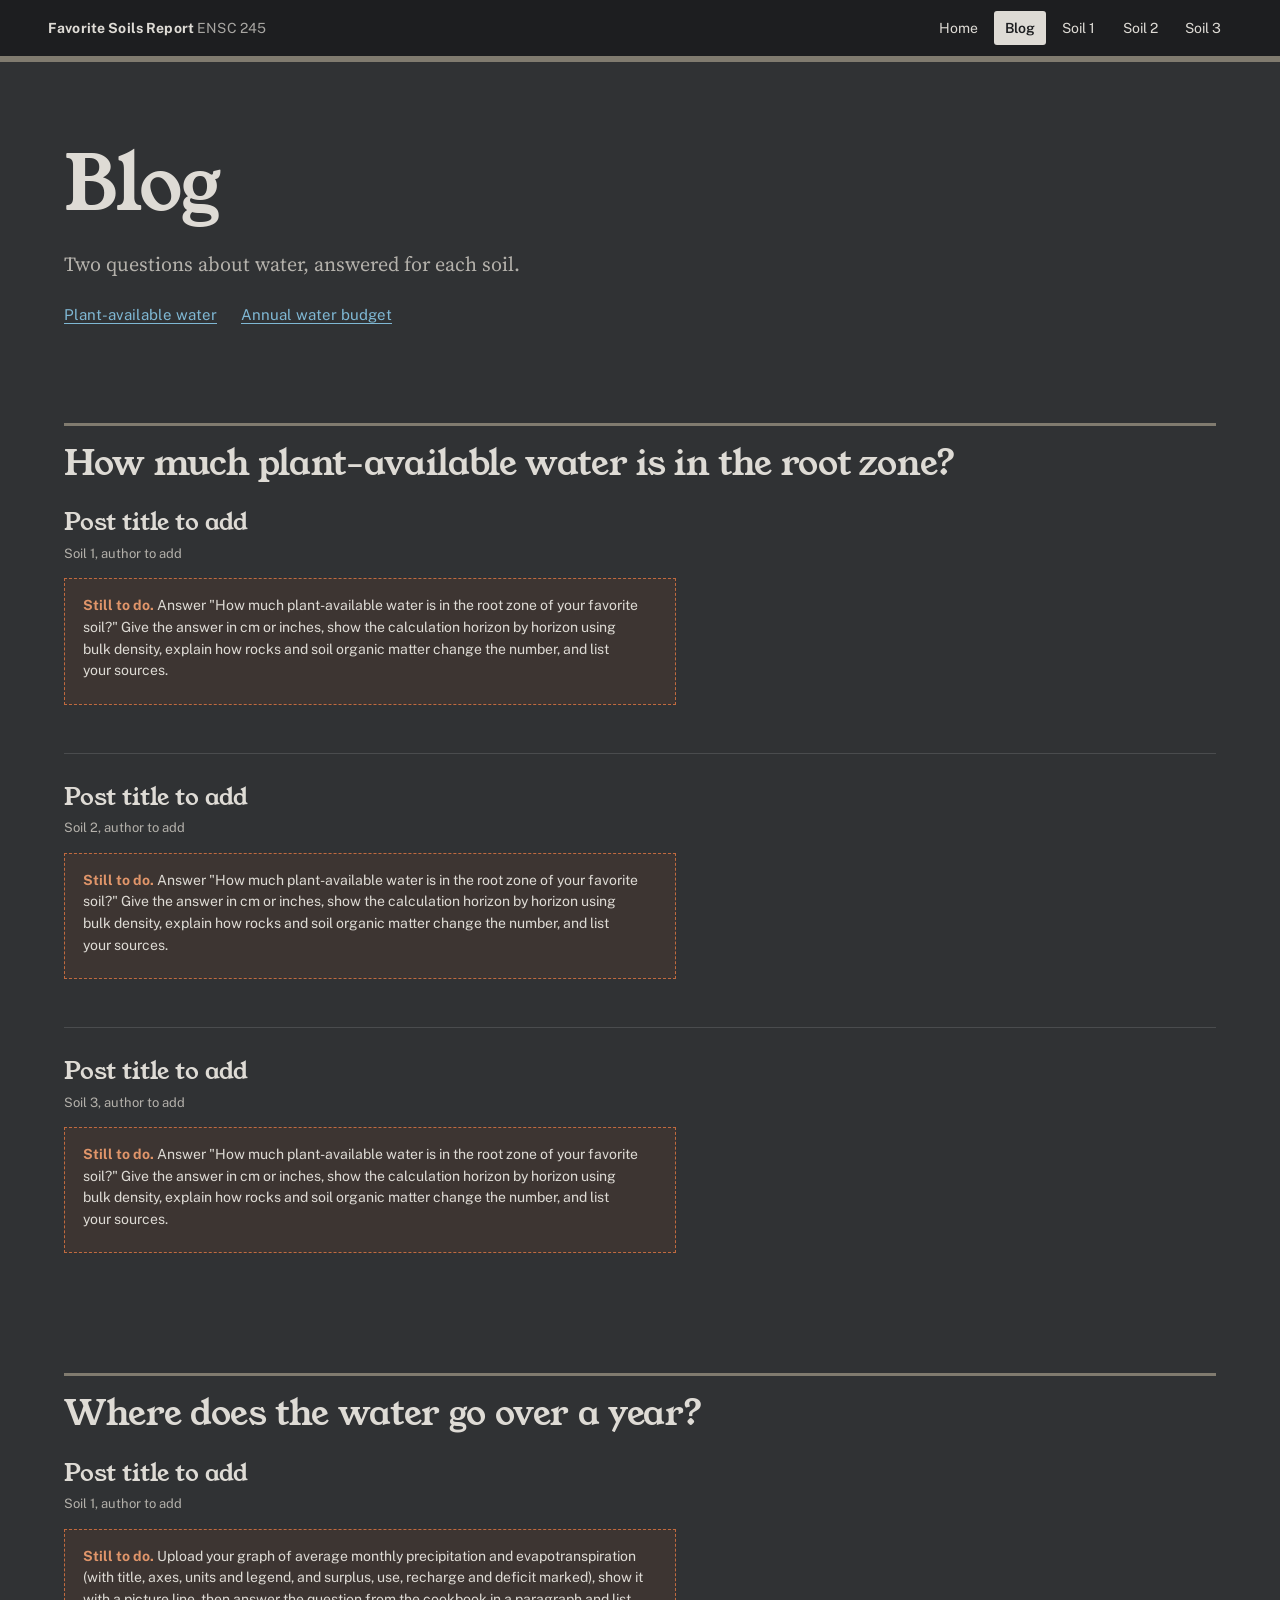
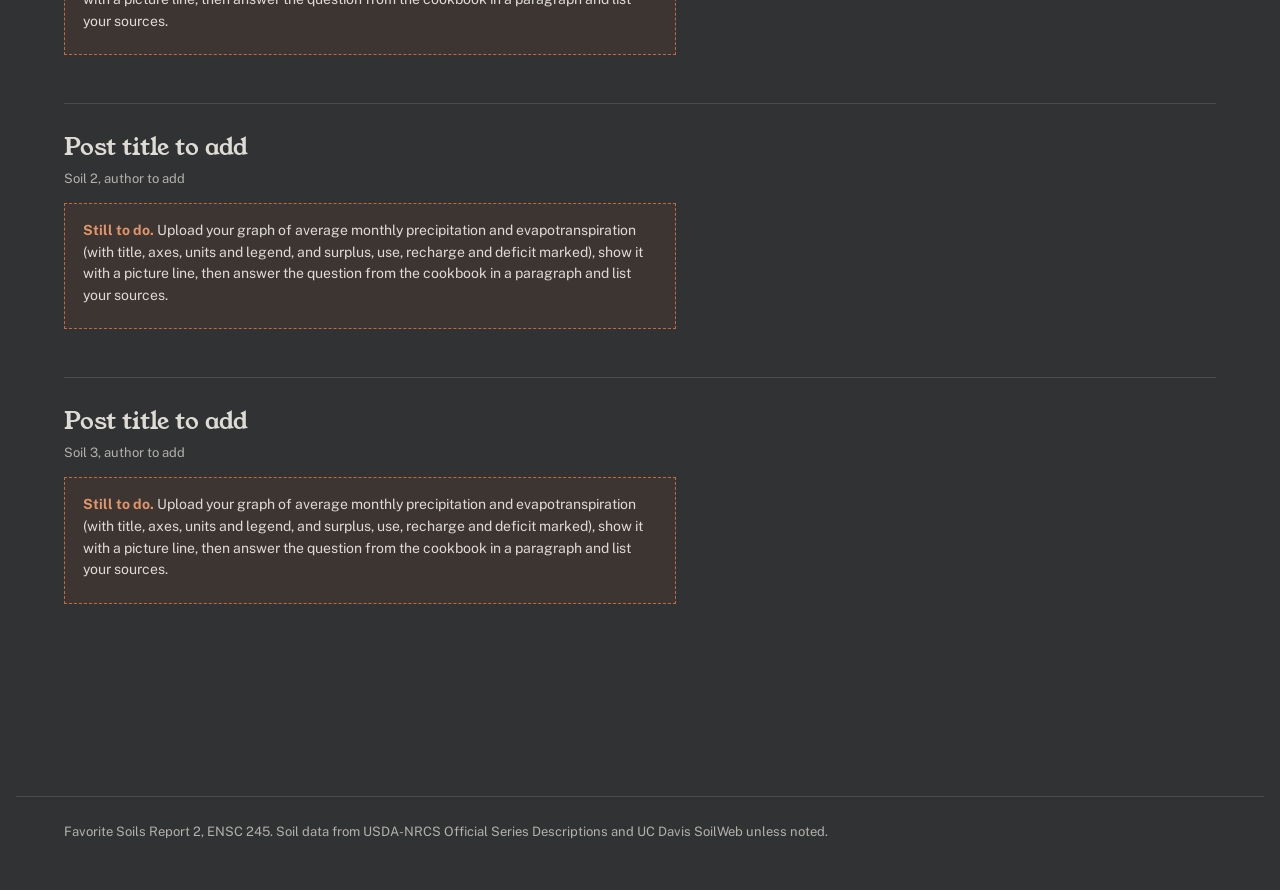
==== blog.html @ afa5ed06 "Favorite Soils Report site template A blank, ready-to-use site for the ENSC 245 Favorite Soils Repor" ====
<!doctype html>
<html lang="en">
<head>
  <meta charset="utf-8">
  <meta name="viewport" content="width=device-width, initial-scale=1">
  <meta name="color-scheme" content="dark">
  <!-- The site is already dark; this asks the Dark Reader extension not to recolour it, so soil colours stay true. -->
  <meta name="darkreader-lock">
  <title>Blog | Favorite Soils Report</title>
  <meta name="description" content="A group field guide to three favorite soils and their water, for ENSC 245.">
  <link rel="preconnect" href="https://fonts.googleapis.com">
  <link rel="preconnect" href="https://fonts.gstatic.com" crossorigin>
  <link rel="stylesheet" href="https://fonts.googleapis.com/css2?family=IBM+Plex+Mono:wght@400;500&family=Public+Sans:wght@400;500;600;700&family=Source+Serif+4:ital,opsz,wght@0,8..60,400;0,8..60,600;1,8..60,400&family=Young+Serif&display=swap">
  <link rel="stylesheet" href="css/site.css">
</head>
<body>
  <!-- You do not need to edit this file. The writing lives in the "content" folder. See README.md. -->
  <a class="skip" href="#main">Skip to content</a>
  <header class="masthead">
    <a class="site" href="index.html">Favorite Soils Report <span>ENSC 245</span></a>
    <nav aria-label="Site">
      <ul>
        <li><a href="index.html">Home</a></li>
        <li><a href="blog.html" aria-current="page">Blog</a></li>
        <li><a href="soil-1.html">Soil 1</a></li>
        <li><a href="soil-2.html">Soil 2</a></li>
        <li><a href="soil-3.html">Soil 3</a></li>
      </ul>
    </nav>
  </header>

  <main id="main">
    <div class="opener">
      <h1>Blog</h1>
      <p class="lede">Two questions about water, answered for each soil.</p>
      <ul class="jump">
        <li><a href="#paw">Plant-available water</a></li>
        <li><a href="#budget">Annual water budget</a></li>
      </ul>
    </div>

    <section aria-labelledby="paw">
      <h2 id="paw">How much plant-available water is in the root zone?</h2>
      <div data-posts="blog-1.md"></div>
    </section>

    <section aria-labelledby="budget">
      <h2 id="budget">Where does the water go over a year?</h2>
      <div data-posts="blog-2.md"></div>
    </section>
  </main>

  <footer class="footer">
    Favorite Soils Report 2, ENSC 245. Soil data from USDA-NRCS Official Series Descriptions and UC Davis SoilWeb unless noted.
  </footer>
  <noscript><p style="padding:1rem">This site needs JavaScript turned on to show its content.</p></noscript>
  <script src="js/site.js"></script>
  <script src="js/theme.js"></script>
</body>
</html>
---- css/site.css ----
/* ------------------------------------------------------------------
   Favorite Soils Report: shared styles.
   The palette is taken from the soils themselves (10YR hues) with one
   water blue, because FSR 2 is about where the water goes.
------------------------------------------------------------------- */
:root {
  color-scheme: dark;
  /* A dark, low-glare scheme. Soil colours are never tinted by it: the
     profiles, chips and 3D model use the Munsell colours directly. */
  --ground: #303234;      /* the page */
  --sheet: #282a2c;       /* tables, figures and buttons */
  --ink: #dedbd5;         /* text */
  --ink-soft: #b4b1ab;
  --rule: #4a4c4e;        /* thin dividers */
  --line: #807b6f;        /* borders and section rules */
  --bar: #1d1e20;         /* masthead */
  --bar-ink: #dedbd5;     /* masthead text */
  --bar-hover: #34363a;
  --hatch: rgba(255, 255, 255, 0.07);
  --till: #746042;        /* 10YR 4/3 glacial till */
  --gley: #6b635b;        /* 10YR 4/1 gleyed horizons */
  --water: #7fb8d4;
  --water-deep: #a9d3e8;
  --water-wash: #2a3d4a;
  --rust: #9a4a22;        /* redox mottles */
  --rust-line: #c06a3f;
  --rust-text: #e0956a;
  --rust-wash: rgba(154, 74, 34, 0.12);
  --stage: #3a3f45;       /* behind the 3D model: a cool blue-grey */
  --stage-edge: #191b1e;
  --stage-ink: #d9d6cf;   /* ruler and notes on the stage */

  --display: "Young Serif", Georgia, serif;
  --read: "Source Serif 4", Georgia, serif;
  --label: "Public Sans", system-ui, sans-serif;
  --data: "IBM Plex Mono", ui-monospace, monospace;

  --measure: 68ch;
  --gutter: clamp(1rem, 4vw, 3rem);
}

*, *::before, *::after { box-sizing: border-box; }

/* Hidden for a moment while js/theme.js applies the group's theme, so the page doesn't flash. */
html.theme-loading body { visibility: hidden; }

html { scroll-behavior: smooth; scroll-padding-top: 5rem; }

body {
  margin: 0;
  background: var(--ground);
  color: var(--ink);
  font-family: var(--read);
  font-size: 1.0625rem;
  line-height: 1.62;
  -webkit-font-smoothing: antialiased;
  text-rendering: optimizeLegibility;
  overflow-wrap: break-word;   /* long web addresses wrap instead of widening the page */
}

::selection { background: var(--water); color: var(--bar); }
:focus-visible { outline: 2px solid var(--water); outline-offset: 3px; border-radius: 2px; }
html { scrollbar-color: var(--till) var(--ground); caret-color: var(--water); }

a { color: var(--water); text-decoration-thickness: 1px; text-underline-offset: 0.2em; }
a:hover { color: var(--water-deep); text-decoration-thickness: 2px; }

img { max-width: 100%; height: auto; display: block; }

h1, h2, h3 { font-family: var(--display); font-weight: 400; line-height: 1.08; text-wrap: balance; margin: 0; }
h1 { font-size: clamp(2.4rem, 6.2vw, 4.75rem); letter-spacing: -0.02em; }
h2 { font-size: clamp(1.6rem, 3vw, 2.2rem); letter-spacing: -0.01em; }
h3 { font-size: 1.25rem; line-height: 1.25; }
p { margin: 0 0 1.1em; max-width: var(--measure); text-wrap: pretty; }

.skip { position: absolute; left: -999px; top: 0; background: var(--bar); color: var(--ink); padding: 0.6rem 1rem; z-index: 20; }
.skip:focus { left: 0.5rem; top: 0.5rem; }

/* ---------- masthead ---------- */
.masthead {
  position: sticky; top: 0; z-index: 10;
  display: flex; align-items: center; justify-content: space-between; gap: 1rem;
  padding: 0.7rem var(--gutter);
  background: var(--bar); color: var(--bar-ink);
  font-family: var(--label); font-size: 0.875rem;
}
.masthead::after {
  content: ""; position: absolute; left: 0; right: 0; top: 100%; height: 6px;
  /* The group's own soils, in Munsell colours; built by site.js. */
  background: var(--strip, var(--line));
}
.masthead .site { color: inherit; text-decoration: none; font-weight: 700; letter-spacing: 0.01em; white-space: nowrap; }
.masthead .site span { font-weight: 400; opacity: 0.72; }
.masthead nav ul { display: flex; flex-wrap: wrap; gap: 0.15rem 0.3rem; margin: 0; padding: 0; list-style: none; justify-content: flex-end; }
.masthead nav a { display: block; padding: 0.35rem 0.7rem; color: inherit; text-decoration: none; border-radius: 3px; }
.masthead a:hover { color: inherit; }
.masthead nav a:hover { background: var(--bar-hover); }
.masthead nav a[aria-current="page"] { background: var(--bar-ink); color: var(--bar); font-weight: 600; }

/* ---------- page frame ---------- */
main { padding: 0 var(--gutter) 5rem; max-width: 78rem; margin: 0 auto; }
.opener { padding: clamp(2.5rem, 7vw, 5.5rem) 0 0; }
.opener h1 { max-width: 16ch; }
.opener + section, .opener + .soil { margin-top: clamp(0.5rem, 2vw, 1.5rem); }
.opener .lede { font-size: 1.25rem; line-height: 1.5; color: var(--ink-soft); margin-top: 1.4rem; max-width: 46ch; }
.opener h1 em { font-style: normal; color: var(--water); }
.opener h1.is-placeholder { color: var(--ink-soft); opacity: 0.7; text-decoration: underline dashed var(--rust-line); text-decoration-thickness: 2px; text-underline-offset: 0.18em; }
.opener .todo { margin-top: 1.4rem; }
section { padding-top: clamp(2.5rem, 6vw, 4.5rem); }
section > h2 { margin-bottom: 1.1rem; padding-top: 1.1rem; border-top: 3px solid var(--line); }

.footer {
  border-top: 1px solid var(--rule); margin-top: 4rem; padding: 1.5rem var(--gutter) 3rem;
  font-family: var(--label); font-size: 0.8125rem; color: var(--ink-soft);
  max-width: 78rem; margin-inline: auto;
}

/* ---------- soil cores (the profile drawings) ---------- */
.core { display: flex; flex-direction: column; border: 1.5px solid var(--line); background: var(--sheet); overflow: hidden; }
.core .hz {
  position: relative; display: flex; align-items: center; justify-content: center; min-height: 0; min-width: 0;
  color: #f4efe6; font-family: var(--data); font-size: 0.8125rem; font-weight: 500;
  border: 0; border-top: 1px solid rgba(255, 255, 255, 0.28); padding: 0; margin: 0; width: 100%;
  cursor: pointer; transition: filter 180ms ease-out, box-shadow 180ms ease-out;
}
.core .hz:first-child { border-top: 0; }
.core .hz.is-thin { color: transparent; }   /* too thin for its label; see fitCore() in site.js */
.core .hz:hover, .core .hz.is-on { filter: brightness(1.28) saturate(1.15); box-shadow: inset 0 0 0 2px #fff; z-index: 1; }
.core .hz:focus-visible { outline-offset: -4px; outline-color: #fff; }
.core.is-empty {
  background: repeating-linear-gradient(-45deg, transparent 0 9px, var(--hatch) 9px 10px), var(--sheet);
  align-items: center; justify-content: center; text-align: center;
  font-family: var(--label); font-size: 0.8125rem; color: var(--ink-soft); padding: 1rem;
}

/* home: three cores side by side, to one depth scale */
.cores { display: grid; grid-template-columns: auto repeat(3, minmax(0, 1fr)); gap: 0 clamp(0.75rem, 2.5vw, 2rem); align-items: stretch; margin-top: 0.5rem; }
.cores .scale { position: relative; width: 3.2rem; height: var(--core-h); font-family: var(--data); font-size: 0.75rem; color: var(--ink-soft); }
.cores .scale span { position: absolute; right: 0; transform: translateY(-50%); padding-right: 0.55rem; white-space: nowrap; }
.cores .scale span::after { content: ""; position: absolute; right: 0; top: 50%; width: 0.35rem; border-top: 1px solid var(--ink-soft); }
.cores .scale span:first-child { transform: none; }
.cores .scale span:first-child::after { top: 0; }
.cores .scale span:last-child { transform: translateY(-100%); }
.cores .scale span:last-child::after { top: 100%; }
.cores { --core-h: clamp(20rem, 52vw, 30rem); }
.cores a.col { display: grid; grid-template-rows: var(--core-h) auto; color: inherit; text-decoration: none; }
.cores a.col .core { height: var(--core-h); transition: transform 320ms cubic-bezier(0.16, 1, 0.3, 1), box-shadow 320ms cubic-bezier(0.16, 1, 0.3, 1); }
.cores a.col:hover .core { transform: translateY(-6px); box-shadow: 0 14px 22px -12px rgba(30, 26, 22, 0.55); }
.cores a.col .hz { cursor: inherit; }
.cores .cap { padding-top: 0.8rem; font-family: var(--label); font-size: 0.875rem; line-height: 1.35; color: var(--ink-soft); }
.cores .cap strong { display: block; font-family: var(--display); font-weight: 400; font-size: 1.35rem; color: var(--ink); line-height: 1.15; }
.cores .cap em { font-family: var(--read); }

/* soil page: sticky core beside the reading column */
.soil { display: grid; grid-template-columns: 9.5rem minmax(0, 1fr); gap: clamp(1.5rem, 4vw, 3.5rem); align-items: start; }
.rail { position: sticky; top: 4.25rem; padding-top: 1rem; }
.rail .wrap { display: grid; grid-template-columns: 1fr 2.6rem; height: min(72vh, 34rem); }
.rail .core { height: 100%; animation: drill 900ms cubic-bezier(0.16, 1, 0.3, 1) both; }
.rail .ticks { position: relative; font-family: var(--data); font-size: 0.6875rem; color: var(--ink-soft); }
.rail .ticks span { position: absolute; left: 0.4rem; transform: translateY(-50%); }
.rail .ticks span:first-child { transform: none; }
.rail .ticks span:last-child { transform: translateY(-100%); }
.rail figcaption { font-family: var(--label); font-size: 0.75rem; line-height: 1.4; color: var(--ink-soft); margin-top: 0.7rem; }
.rail figure { margin: 0; }
.readout { font-family: var(--data); font-size: 0.75rem; line-height: 1.5; min-height: 4.6em; margin-top: 0.6rem; padding-top: 0.6rem; border-top: 1px solid var(--rule); color: var(--ink); }
.readout b { font-weight: 500; font-size: 0.9375rem; }
@keyframes drill { from { clip-path: inset(0 0 100% 0); } to { clip-path: inset(0 0 0 0); } }

/* ---------- reference material ---------- */
dl.taxa { display: grid; grid-template-columns: max-content 1fr; gap: 0.35rem 1.5rem; margin: 0; max-width: var(--measure); }
dl.taxa dt { font-family: var(--label); font-size: 0.8125rem; font-weight: 600; color: var(--ink-soft); padding-top: 0.2em; }
dl.taxa dd { margin: 0; }

.table-wrap { overflow-x: auto; margin: 0 0 1rem; border: 1.5px solid var(--line); background: var(--sheet); }
table.drocts.wide { min-width: 40rem; }
table.drocts.wide th, table.drocts.wide td { white-space: nowrap; }
table.drocts { border-collapse: collapse; width: 100%; font-family: var(--data); font-size: 0.875rem; font-variant-numeric: tabular-nums; }
table.drocts caption { caption-side: top; text-align: left; padding: 0.8rem 0.9rem; font-family: var(--label); font-size: 0.875rem; color: var(--ink-soft); border-bottom: 1px solid var(--rule); }
table.drocts caption strong { color: var(--ink); }
table.drocts th, table.drocts td { padding: 0.5rem 0.9rem; text-align: left; vertical-align: top; }
table.drocts thead th { font-family: var(--label); font-size: 0.75rem; font-weight: 600; color: var(--ink-soft); border-bottom: 1.5px solid var(--line); vertical-align: bottom; }
table.drocts thead th small { display: block; font-weight: 400; }
table.drocts tbody tr { border-top: 1px solid var(--rule); transition: background-color 160ms ease-out; cursor: default; }
table.drocts tbody tr:first-child { border-top: 0; }
table.drocts tbody th { font-weight: 500; }
table.drocts tbody tr:hover, table.drocts tbody tr.is-on { background: var(--water-wash); }
table.drocts .part b { font-weight: 600; color: var(--ink-soft); }   /* "E:" / "B:" in a mixed horizon */
.chip { display: inline-block; width: 0.8rem; height: 0.8rem; margin-right: 0.45rem; border: 1px solid var(--line); vertical-align: -0.08em; }
.notes { font-family: var(--label); font-size: 0.8125rem; line-height: 1.55; color: var(--ink-soft); max-width: var(--measure); }
.notes p { margin-bottom: 0.4em; }

figure.plate { margin: 1.5rem 0; }
[data-body] > section:first-child { padding-top: 0; }
[data-body] ul, [data-about] ul, article.post ul { max-width: var(--measure); padding-left: 1.2rem; }
[data-body] h3, article.post h3 { margin: 1.5rem 0 0.5rem; }
article.post header h3 { margin: 0; font-size: 1.5rem; }
.table-wrap { max-width: 100%; }
.table-wrap + p, .table-wrap + .notes { margin-top: 1rem; }
figure.plate img { border: 1.5px solid var(--line); background: var(--sheet); width: 100%; }
figure.plate figcaption { font-family: var(--label); font-size: 0.8125rem; line-height: 1.45; color: var(--ink-soft); margin-top: 0.55rem; max-width: var(--measure); }

ol.story { margin: 1.25rem 0 1.25rem; padding: 0; list-style: none; counter-reset: step; max-width: var(--measure); }
ol.story li { counter-increment: step; display: grid; grid-template-columns: 2rem 1fr; gap: 0.25rem; padding: 0.55rem 0; border-top: 1px solid var(--rule); }
ol.story li::before { content: counter(step); font-family: var(--data); font-size: 0.8125rem; color: var(--ink-soft); padding-top: 0.25em; }

/* ---------- "still to write" slots: delete each one as you fill it ---------- */
.todo {
  border: 1.5px dashed var(--rust-line); background: var(--rust-wash);
  padding: 1rem 1.15rem; margin: 0 0 1.25rem; max-width: var(--measure);
  font-family: var(--label); font-size: 0.875rem; line-height: 1.55; color: var(--ink);
}
.todo strong { color: var(--rust-text); font-weight: 700; }
.todo ul { margin: 0.4rem 0 0; padding-left: 1.1rem; }
.todo p { margin-bottom: 0.4em; }
.todo code { font-family: var(--data); font-size: 0.8125rem; }

/* ---------- map ---------- */
.map { border: 1.5px solid var(--line); background: var(--water-wash); min-height: 13rem; display: grid; place-items: center; padding: 1.5rem; }
.map .todo { margin: 0; background: var(--sheet); }
.map iframe { width: 100%; height: 100%; border: 0; }
.map:has(iframe) { padding: 0; aspect-ratio: 16 / 9; }

/* ---------- blog ---------- */
.jump { display: flex; flex-wrap: wrap; gap: 0.4rem 1.5rem; padding: 0; margin: 1.5rem 0 0; list-style: none; font-family: var(--label); font-size: 0.9375rem; }
article.post { padding: 1.75rem 0; border-top: 1px solid var(--rule); }
article.post:first-of-type { border-top: 0; padding-top: 0.5rem; }
article.post header { margin-bottom: 0.9rem; }
article.post .by { font-family: var(--label); font-size: 0.8125rem; color: var(--ink-soft); margin: 0.35rem 0 0; }

/* ---------- pager ---------- */
.pager { display: flex; justify-content: space-between; gap: 1rem; flex-wrap: wrap; margin-top: 4rem; padding-top: 1.25rem; border-top: 3px solid var(--line); font-family: var(--label); font-size: 0.9375rem; }

/* ---------- 3D monolith (drawn by js/soil3d.js) ---------- */
.monolith { margin: 0; display: grid; grid-template-columns: minmax(0, 1fr) 15.5rem; gap: 0.75rem 1.5rem; align-items: start; }
.monolith .stage {
  position: relative; height: min(74vh, 40rem); border: 1.5px solid var(--line); overflow: hidden;
  background: radial-gradient(ellipse at 50% 40%, var(--stage) 0 30%, var(--stage-edge) 100%);
}
.monolith .stage canvas { display: block; width: 100%; height: 100%; cursor: grab; }
.monolith .stage canvas:active { cursor: grabbing; }
.monolith .stage-note { position: absolute; inset: 0; display: grid; place-items: center; margin: 0; max-width: none; font-family: var(--label); font-size: 0.875rem; color: var(--stage-ink); }
.monolith .bar { grid-column: 1; display: flex; flex-wrap: wrap; gap: 0.5rem; }
.monolith .bar button {
  font-family: var(--label); font-size: 0.8125rem; font-weight: 600; color: var(--ink);
  background: var(--sheet); border: 1.5px solid var(--line); border-radius: 3px; padding: 0.4rem 0.85rem; cursor: pointer;
  transition: background-color 160ms ease-out, color 160ms ease-out;
}
.monolith .bar button:hover { background: var(--water-wash); }
.monolith .bar button[aria-pressed="true"] { background: var(--ink); color: var(--ground); }
.monolith .bar button[hidden] { display: none; }
.monolith:not(:has(canvas)) .bar { visibility: hidden; }
.monolith .card { grid-column: 2; grid-row: 1 / span 2; border-top: 3px solid var(--line); padding-top: 0.8rem; font-family: var(--data); font-size: 0.8125rem; line-height: 1.5; }
.monolith .card h3 { font-family: var(--data); font-weight: 500; font-size: 1.5rem; margin-bottom: 0.8rem; }
.monolith .card h3 small { display: block; font-family: var(--label); font-size: 0.8125rem; font-weight: 400; color: var(--ink-soft); margin-top: 0.3rem; }
.monolith .card dl { display: grid; grid-template-columns: max-content 1fr; gap: 0.35rem 0.9rem; margin: 0; }
.monolith .card dt { font-family: var(--label); font-size: 0.75rem; font-weight: 600; color: var(--ink-soft); padding-top: 0.1em; }
.monolith .card dd { margin: 0; }
.monolith .card h4 { font-family: var(--label); font-size: 0.75rem; font-weight: 600; letter-spacing: 0.02em; color: var(--ink-soft); margin: 1.1rem 0 0.5rem; padding-top: 0.7rem; border-top: 1px solid var(--rule); }
.monolith .card dd .chip { margin-right: 0.3rem; }
.monolith .card-hint { font-family: var(--label); color: var(--ink-soft); }
.monolith figcaption { grid-column: 1 / -1; font-family: var(--label); font-size: 0.8125rem; line-height: 1.45; color: var(--ink-soft); max-width: var(--measure); }

/* the soil's history, played on the 3D model (see history.txt) */
.monolith .bar .history-btn { background: var(--water-wash); border-color: var(--water); }
.monolith .bar .history-btn[aria-pressed="true"] { background: var(--water); color: var(--bar); }
.monolith .bar button:disabled { opacity: 0.45; cursor: default; }
.monolith .history { grid-column: 2; grid-row: 1 / span 2; border-top: 3px solid var(--water); padding-top: 0.8rem; font-family: var(--label); }
.monolith .card[hidden] { display: none; }
.monolith .history[hidden] { display: none; }
.history .history-when { margin: 0 0 0.2rem; font-family: var(--data); font-size: 0.8125rem; color: var(--water-deep); max-width: none; }
.history h3 { font-size: 1.35rem; margin: 0 0 0.45rem; }
.history h3:focus { outline: none; }
.history .history-text { font-family: var(--read); font-size: 1rem; margin-bottom: 0.35rem; }
.history .history-source { font-size: 0.75rem; color: var(--ink-soft); margin-bottom: 0.9rem; }
.history .timeline { position: relative; height: 2.6rem; margin: 0 0.5rem 0.4rem; }
.history .track { position: absolute; left: 0; right: 0; top: 0.7rem; height: 3px; background: var(--rule); --done: 0%; }
.history .track::after { content: ""; position: absolute; left: 0; top: 0; bottom: 0; width: var(--done); background: var(--water); transition: width 600ms ease-out; }
.history .ticks button {
  position: absolute; top: 0.32rem; width: 0.85rem; height: 0.85rem; margin-left: -0.425rem; padding: 0;
  border-radius: 50%; border: 2px solid var(--rule); background: var(--ground); cursor: pointer;
}
.history .ticks button.is-past { border-color: var(--water); background: var(--water); }
.history .ticks button.is-on { border-color: var(--ink); background: var(--water); transform: scale(1.35); }
.history .timeline .end { position: absolute; top: 1.45rem; font-family: var(--data); font-size: 0.6875rem; color: var(--ink-soft); white-space: nowrap; }
.history .timeline .start { left: -0.5rem; }
.history .timeline .now { right: -0.5rem; }
.history .history-controls { display: flex; flex-wrap: wrap; gap: 0.5rem; }
.history .history-controls button {
  font-family: var(--label); font-size: 0.8125rem; font-weight: 600; color: var(--ink);
  background: var(--sheet); border: 1.5px solid var(--line); border-radius: 3px; padding: 0.4rem 0.85rem; cursor: pointer;
}
.history .history-controls button:hover:not(:disabled) { background: var(--water-wash); }
.history .history-controls button:disabled { opacity: 0.45; cursor: default; }
details.history-list { margin-top: 1rem; max-width: var(--measure); font-family: var(--label); font-size: 0.875rem; }
details.history-list summary { cursor: pointer; font-weight: 600; color: var(--water); }
details.history-list ol { padding-left: 1.3rem; margin: 0.6rem 0 0; }
details.history-list li { margin-bottom: 0.6rem; line-height: 1.5; }
details.history-list small { color: var(--ink-soft); }

/* ---------- small screens ---------- */
@media (max-width: 760px) {
  body { font-size: 1rem; }
  .masthead { flex-direction: column; align-items: flex-start; gap: 0.4rem; padding-block: 0.6rem; }
  .masthead nav ul { justify-content: flex-start; margin-left: -0.7rem; }
  .soil { grid-template-columns: minmax(0, 1fr); }
  .rail { position: static; padding-top: 0; }
  .rail .wrap { grid-template-columns: 1fr; height: auto; }
  .rail .core { flex-direction: row; height: 3.5rem; }
  .rail .core .hz { border-top: 0; border-left: 1px solid rgba(255, 255, 255, 0.28); font-size: 0.6875rem; }
  .rail .core .hz:first-child { border-left: 0; }
  .rail .ticks { display: none; }
  @keyframes drill { from { clip-path: inset(0 100% 0 0); } to { clip-path: inset(0 0 0 0); } }
  .cores { grid-template-columns: auto repeat(3, minmax(0, 1fr)); gap: 0 0.5rem; --core-h: 19rem; }
  .cores .scale { width: 2.6rem; font-size: 0.6875rem; }
  .cores .cap strong { font-size: 1.05rem; }
  .cores .cap { font-size: 0.75rem; }
  .cores .core .hz { font-size: 0.6875rem; }
  dl.taxa { grid-template-columns: 1fr; gap: 0; }
  dl.taxa dd { margin-bottom: 0.6rem; }
  .monolith { grid-template-columns: minmax(0, 1fr); }
  .monolith .stage { height: min(58vh, 30rem); }
  .monolith .card { grid-column: 1; grid-row: auto; }
  .monolith .history { grid-column: 1; grid-row: auto; }
}

@media (prefers-reduced-motion: reduce) {
  html { scroll-behavior: auto; }
  .rail .core { animation: none; }
  .cores a.col .core, .core .hz, table.drocts tbody tr, .monolith .bar button, .history .track::after { transition: none; }
}

@media print {
  :root { color-scheme: light; --ground: #fff; --sheet: #fff; --ink: #1e1a16; --ink-soft: #4d453c; --rule: #bdb6a8; --line: #1e1a16; --water: #175a78; --rust-text: #843c19; --rust-wash: transparent; }
  .masthead, .rail, .todo, .pager, .monolith-section { display: none; }
  .soil { display: block; }
  body { background: #fff; }
}
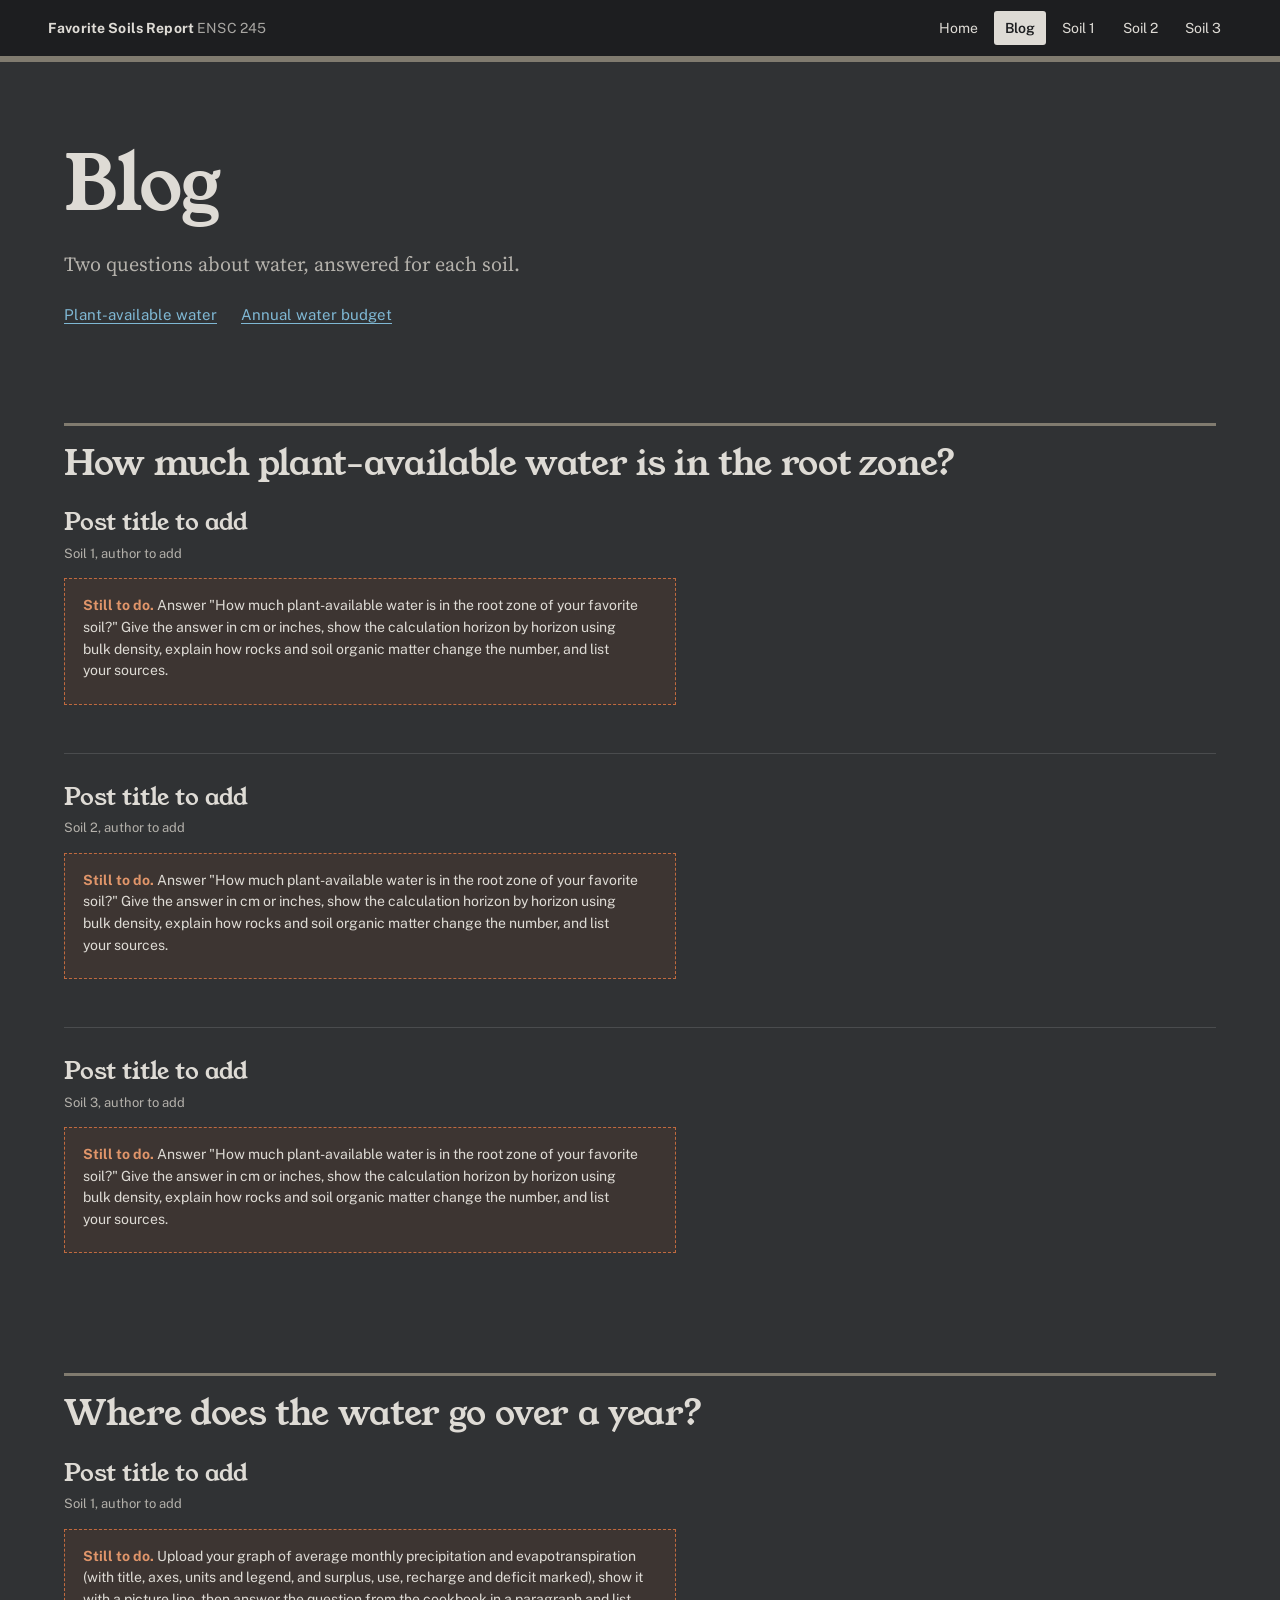
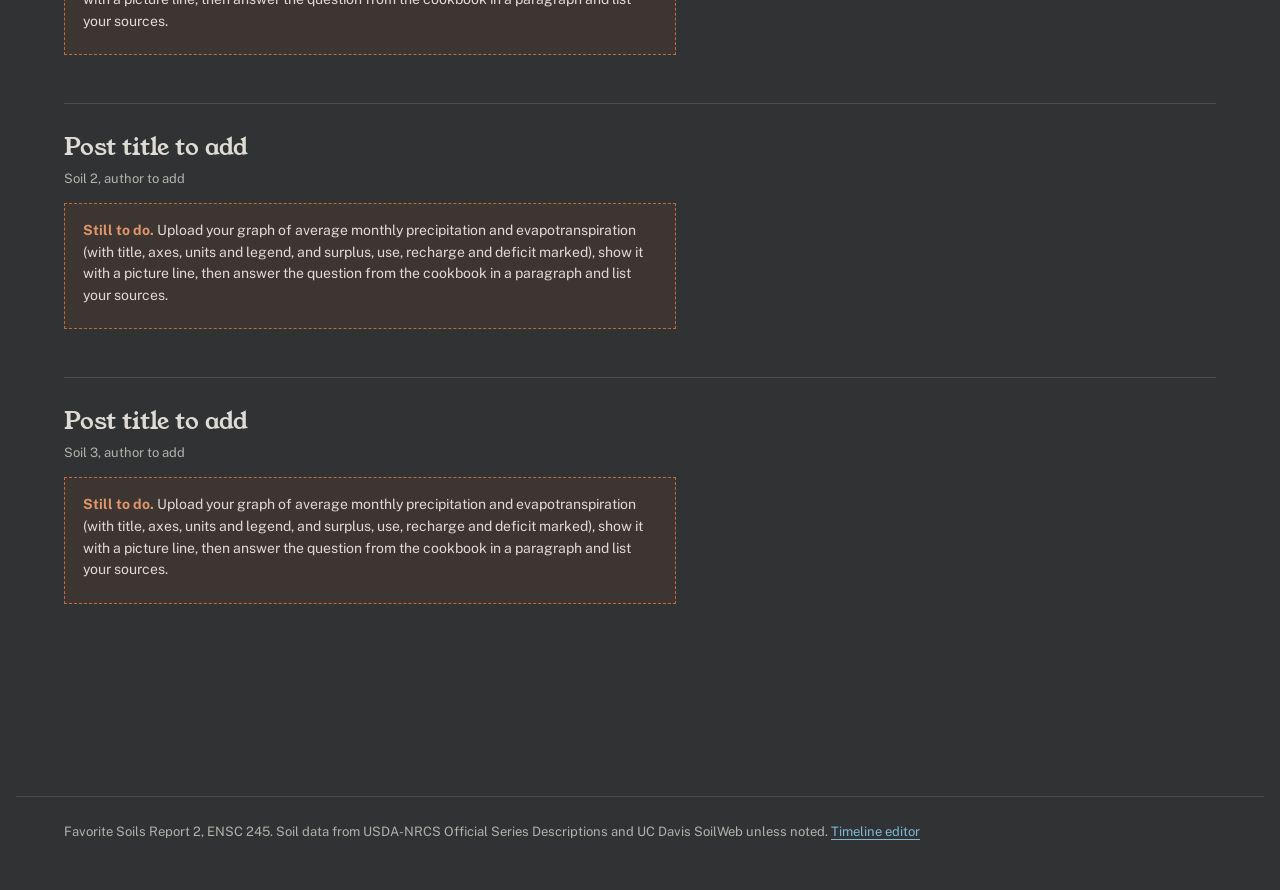
==== commit 3aa5bc2d: "Add a timeline editor for "Play its history" history-editor.html lets a group build each soil's hist" ====
--- a/blog.html
+++ b/blog.html
@@ -52,6 +52,7 @@
 
   <footer class="footer">
     Favorite Soils Report 2, ENSC 245. Soil data from USDA-NRCS Official Series Descriptions and UC Davis SoilWeb unless noted.
+    <a href="history-editor.html">Timeline editor</a>
   </footer>
   <noscript><p style="padding:1rem">This site needs JavaScript turned on to show its content.</p></noscript>
   <script src="js/site.js"></script>
--- a/css/site.css
+++ b/css/site.css
@@ -297,6 +297,52 @@
 details.history-list li { margin-bottom: 0.6rem; line-height: 1.5; }
 details.history-list small { color: var(--ink-soft); }
 
+/* ---------- the timeline editor (history-editor.html) ---------- */
+.tool {
+  display: inline-block; font-family: var(--label); font-size: 0.8125rem; font-weight: 600; color: var(--ink); text-decoration: none;
+  background: var(--sheet); border: 1.5px solid var(--line); border-radius: 3px; padding: 0.4rem 0.85rem; cursor: pointer;
+}
+.tool:hover:not(:disabled) { background: var(--water-wash); color: var(--ink); }
+.tool[aria-pressed="true"] { background: var(--ink); color: var(--ground); }
+.tool:disabled { opacity: 0.45; cursor: default; }
+.tool.small { font-size: 0.75rem; padding: 0.25rem 0.6rem; }
+.tool[hidden], [data-github-help][hidden] { display: none; }
+.editor code { font-family: var(--data); font-size: 0.875em; }
+.soil-picker { display: flex; flex-wrap: wrap; gap: 0.5rem; margin-bottom: 0.6rem; }
+.state-key { list-style: none; padding: 0; margin: 0 0 0.8rem; font-family: var(--label); font-size: 0.875rem; display: grid; gap: 0.35rem; }
+.state-key li { display: flex; align-items: center; gap: 0.5rem; }
+.key-chip { width: 2.4rem; height: 1rem; border: 1px solid var(--line); flex: none; --hz: #745c3c; }
+.stage-list { list-style: none; padding: 0; margin: 1rem 0; }
+.stage-card { display: grid; grid-template-columns: 6.5rem minmax(0, 1fr); gap: 1.25rem; padding: 1.1rem 0; border-top: 1px solid var(--rule); }
+.mini-column { display: flex; flex-direction: column; height: 17rem; border: 1.5px solid var(--line); background: var(--sheet); align-self: start; }
+.mini-hz {
+  flex: 1 1 0; min-height: 1.15rem; border: 0; border-top: 1px solid rgba(255, 255, 255, 0.25); margin: 0; padding: 0;
+  font-family: var(--data); font-size: 0.6875rem; font-weight: 500; color: #f4efe6; cursor: pointer; text-shadow: 0 1px 2px rgba(0, 0, 0, 0.6);
+}
+.mini-hz:first-child { border-top: 0; }
+.mini-hz:hover:not(:disabled) { outline: 2px solid var(--water); outline-offset: -2px; }
+.mini-hz:disabled { cursor: default; }
+/* not there yet, laid down (raw), starts forming, finished */
+.is-0 { background: repeating-linear-gradient(-45deg, transparent 0 6px, var(--hatch) 6px 7px); color: var(--ink-soft); text-shadow: none; }
+.is-1 { background: color-mix(in srgb, var(--hz) 45%, #c9c2b6); }
+.is-2 { background: repeating-linear-gradient(135deg, var(--hz) 0 7px, color-mix(in srgb, var(--hz) 45%, #c9c2b6) 7px 14px); }
+.is-3 { background: var(--hz); }
+.stage-fields { display: grid; grid-template-columns: repeat(2, minmax(0, 1fr)); gap: 0.7rem 1rem; align-content: start; }
+.stage-number { grid-column: 1 / -1; margin: 0; font-family: var(--data); font-size: 0.8125rem; color: var(--water); }
+.field { display: grid; gap: 0.25rem; font-family: var(--label); font-size: 0.8125rem; font-weight: 600; color: var(--ink-soft); }
+.field.wide { grid-column: 1 / -1; }
+.field small { font-weight: 400; }
+.field input, .field textarea, .raw-text textarea {
+  font: 400 0.9375rem var(--read); color: var(--ink); background: var(--sheet);
+  border: 1.5px solid var(--line); border-radius: 3px; padding: 0.45rem 0.6rem; width: 100%;
+}
+.field input:focus, .field textarea:focus { outline: 2px solid var(--water); outline-offset: 1px; }
+.stage-tools { grid-column: 1 / -1; display: flex; flex-wrap: wrap; gap: 0.4rem; }
+.save-steps { padding-left: 1.3rem; max-width: var(--measure); font-family: var(--label); font-size: 0.9375rem; }
+.save-steps li { margin-bottom: 0.8rem; }
+.raw-text summary { cursor: pointer; font-family: var(--label); font-weight: 600; color: var(--water); }
+.raw-text textarea { font-family: var(--data); font-size: 0.8125rem; margin-top: 0.5rem; }
+
 /* ---------- small screens ---------- */
 @media (max-width: 760px) {
   body { font-size: 1rem; }
@@ -321,6 +367,8 @@
   .monolith .stage { height: min(58vh, 30rem); }
   .monolith .card { grid-column: 1; grid-row: auto; }
   .monolith .history { grid-column: 1; grid-row: auto; }
+  .stage-card { grid-template-columns: 4.8rem minmax(0, 1fr); gap: 0.8rem; }
+  .stage-fields { grid-template-columns: minmax(0, 1fr); }
 }
 
 @media (prefers-reduced-motion: reduce) {
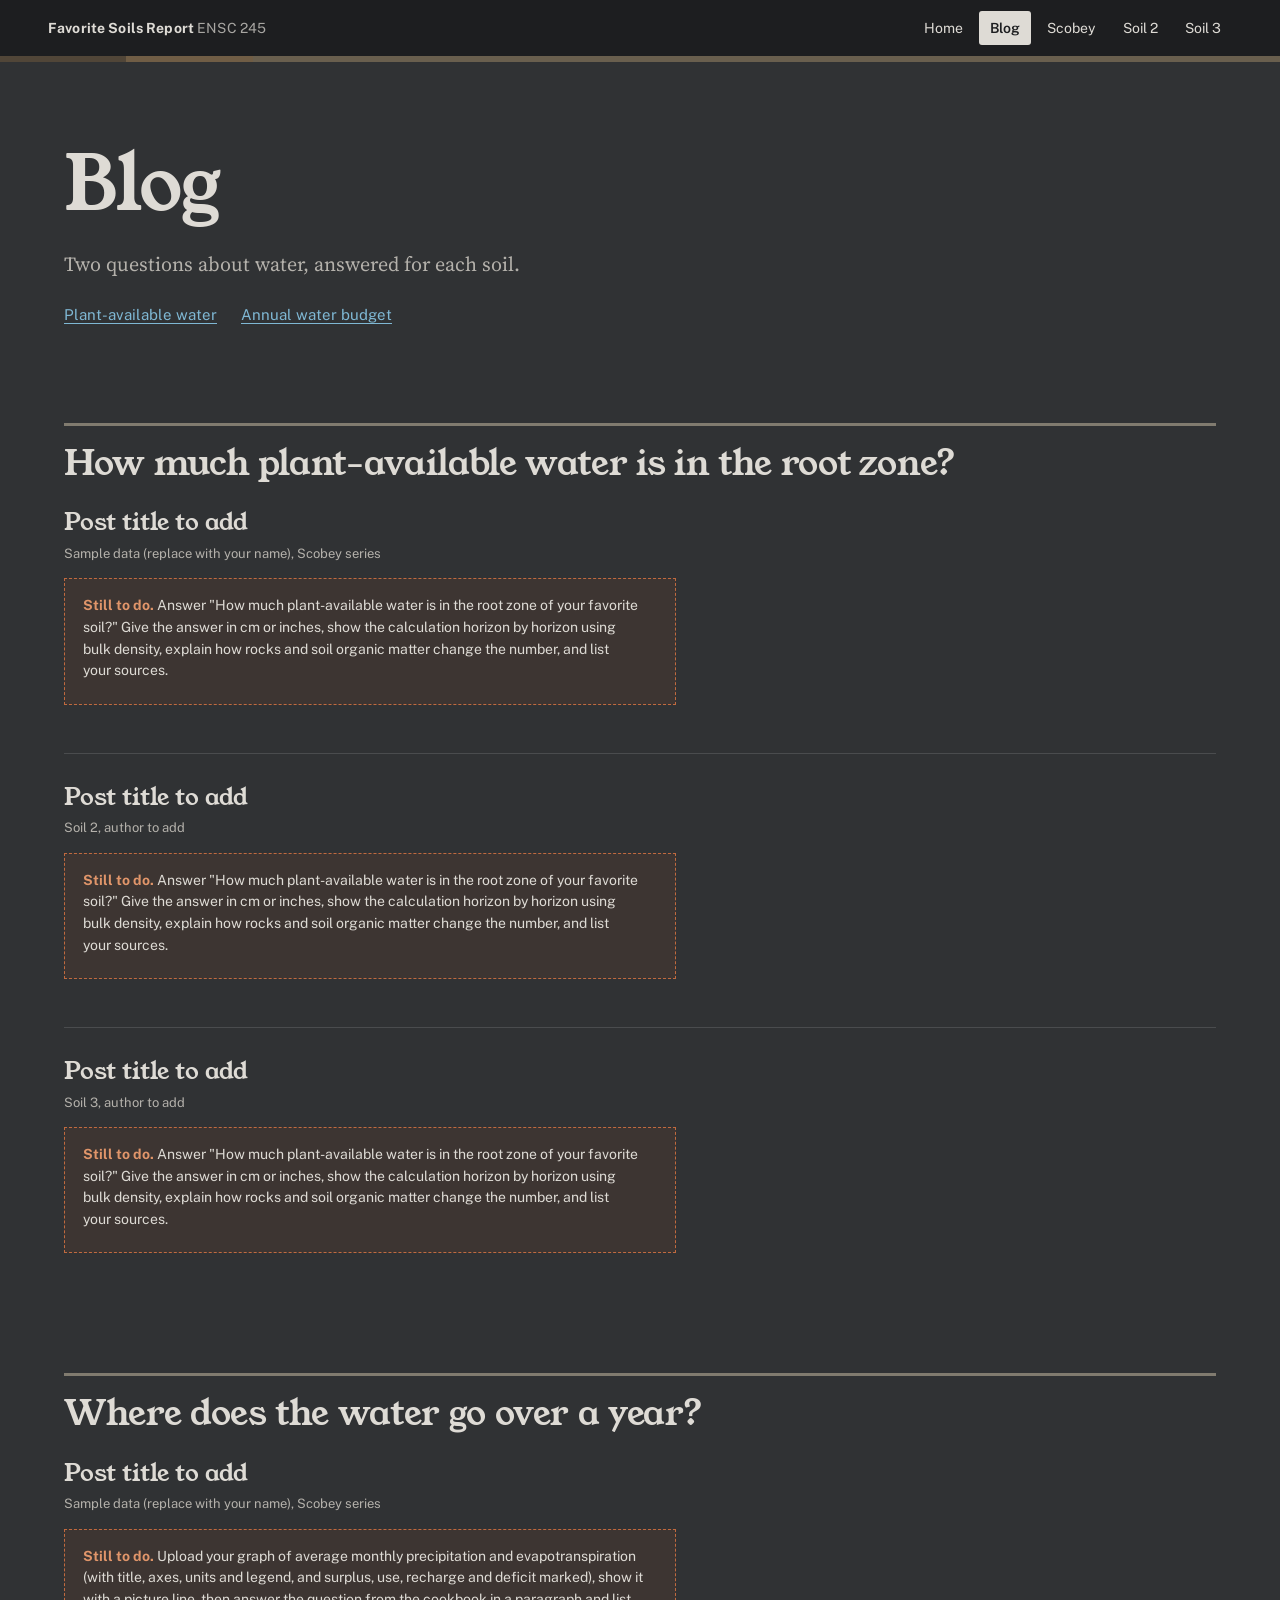
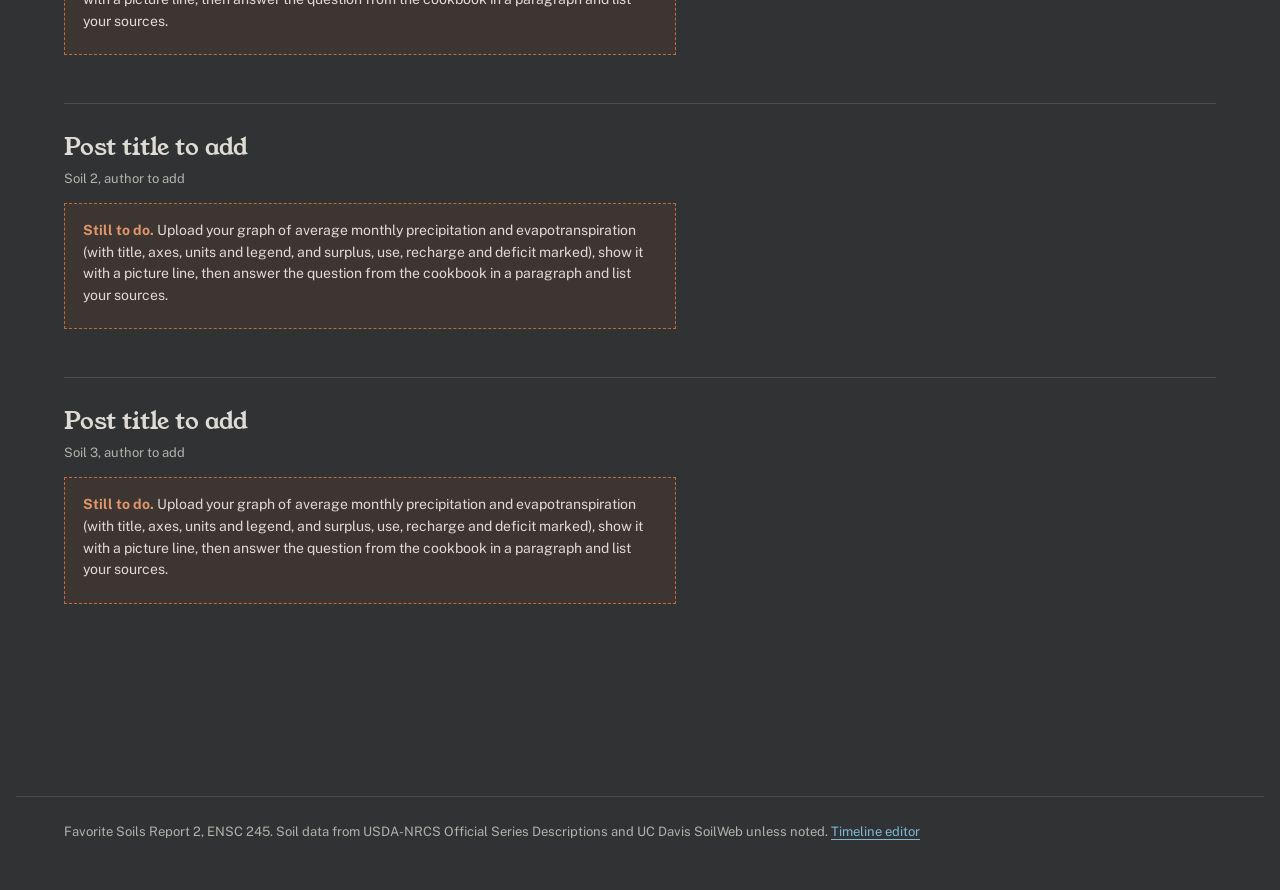
==== commit 6aa4af4b: "Version the CSS and JS links so browsers load updated files Each page's stylesheet and script links " ====
--- a/blog.html
+++ b/blog.html
@@ -11,7 +11,7 @@
   <link rel="preconnect" href="https://fonts.googleapis.com">
   <link rel="preconnect" href="https://fonts.gstatic.com" crossorigin>
   <link rel="stylesheet" href="https://fonts.googleapis.com/css2?family=IBM+Plex+Mono:wght@400;500&family=Public+Sans:wght@400;500;600;700&family=Source+Serif+4:ital,opsz,wght@0,8..60,400;0,8..60,600;1,8..60,400&family=Young+Serif&display=swap">
-  <link rel="stylesheet" href="css/site.css">
+  <link rel="stylesheet" href="css/site.css?v=4">
 </head>
 <body>
   <!-- You do not need to edit this file. The writing lives in the "content" folder. See README.md. -->
@@ -55,7 +55,7 @@
     <a href="history-editor.html">Timeline editor</a>
   </footer>
   <noscript><p style="padding:1rem">This site needs JavaScript turned on to show its content.</p></noscript>
-  <script src="js/site.js"></script>
-  <script src="js/theme.js"></script>
+  <script src="js/site.js?v=4"></script>
+  <script src="js/theme.js?v=4"></script>
 </body>
 </html>
